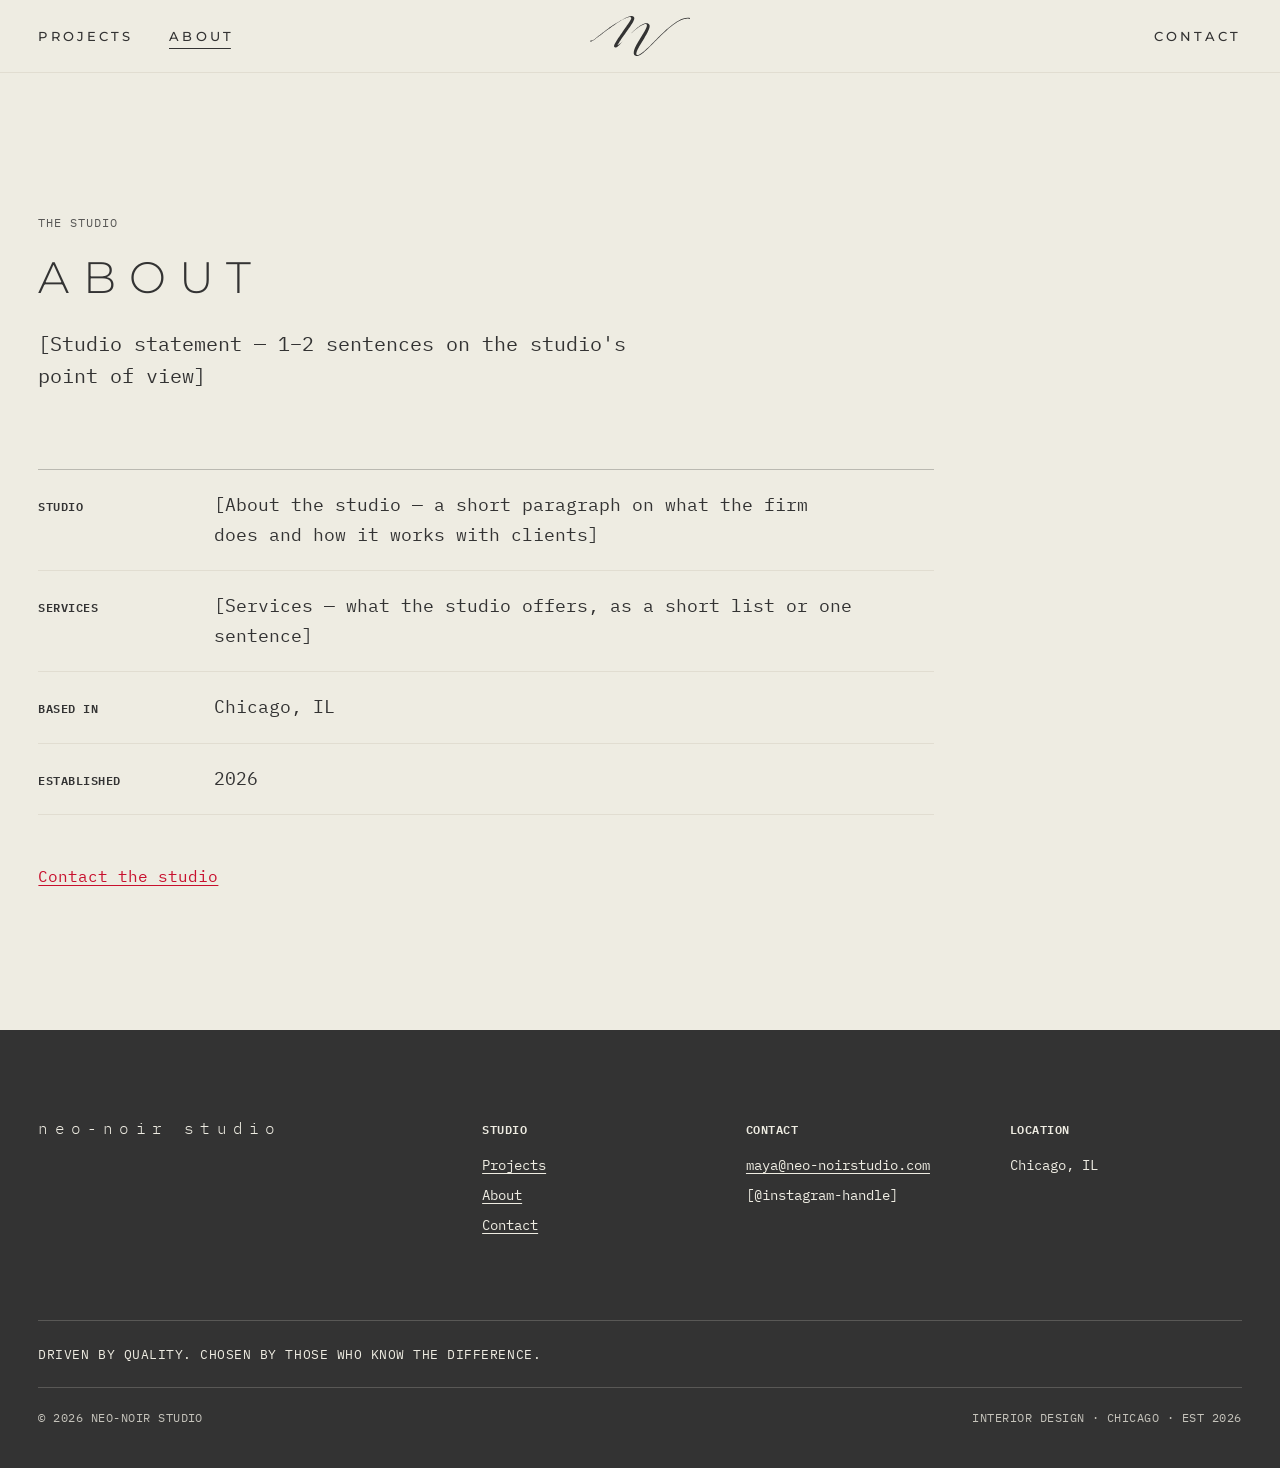
==== about.html @ eca41e63 "Publish Neo-Noir Studio website Replace the initial placeholder with the approved static site at the" ====
<!doctype html>
<html lang="en" class="no-js">
<head>
  <meta charset="utf-8">
  <meta name="viewport" content="width=device-width, initial-scale=1">
  <title>About | Neo-Noir Studio</title>
  <meta name="description" content="[Meta description for the About page — about 150 characters]">
  <link rel="canonical" href="https://neo-noirstudio.com/about.html">
  <meta name="theme-color" content="#f5f4f0">
  <meta name="color-scheme" content="light">

  <!-- Open Graph / social sharing -->
  <meta property="og:type" content="website">
  <meta property="og:site_name" content="Neo-Noir Studio">
  <meta property="og:title" content="About | Neo-Noir Studio">
  <meta property="og:description" content="[Meta description for the About page — about 150 characters]">
  <meta property="og:url" content="https://neo-noirstudio.com/about.html">
  <meta property="og:image" content="https://neo-noirstudio.com/assets/images/og-image.png">
  <meta property="og:image:width" content="1200">
  <meta property="og:image:height" content="630">
  <meta property="og:image:alt" content="Neo-Noir Studio script N logo and wordmark on Swiss Coffee: Interior Design, Chicago, Est 2026">
  <meta property="og:locale" content="en_US">
  <meta name="twitter:card" content="summary_large_image">

  <link rel="icon" href="assets/images/favicon.ico" sizes="32x32">
  <link rel="icon" href="assets/images/favicon.svg" type="image/svg+xml">
  <link rel="apple-touch-icon" href="assets/images/apple-touch-icon.png">

  <!-- Fonts (brand guideline): Montserrat Light 300 + Medium 500 (display, headings, subheads, nav) and IBM Plex Mono 400 + SemiBold 600 (body, captions, labels, links), Plex Mono Light 300 for the footer wordmark -->
  <link rel="preconnect" href="https://fonts.googleapis.com">
  <link rel="preconnect" href="https://fonts.gstatic.com" crossorigin>
  <link rel="stylesheet" href="https://fonts.googleapis.com/css2?family=IBM+Plex+Mono:wght@300;400;600&amp;family=Montserrat:wght@300;500&amp;display=swap">

  <link rel="stylesheet" href="assets/css/styles.css">
  <script>document.documentElement.classList.replace('no-js', 'js');</script>
  <script src="assets/js/main.js" defer></script>
</head>
<body>
  <a class="skip-link" href="#main">Skip to content</a>

  <header class="site-header" id="top">
    <div class="wrap header-inner">
      <a class="brand" href="./" aria-label="Neo-Noir Studio, home">
        <img class="brand-mark" src="assets/images/logo-monogram.svg" alt="" width="609" height="244">
      </a>
      <button class="nav-toggle" type="button" aria-expanded="false" aria-controls="site-nav">
        <span class="nav-toggle-bar" aria-hidden="true"></span>
        <span>Menu</span>
      </button>
      <nav id="site-nav" class="site-nav" aria-label="Primary">
        <ul>
          <li><a href="./#projects">Projects</a></li>
          <li><a href="about.html" aria-current="page">About</a></li>
          <li><a href="./#contact">Contact</a></li>
        </ul>
      </nav>
    </div>
  </header>

  <main id="main">
    <!-- ABOUT: about the studio as a firm, not a personal bio. All bracketed copy is placeholder.
         "Chicago" and "Est 2026" are brand copy from the logo artwork. -->
    <section class="section about" aria-labelledby="about-title">
      <div class="wrap">
        <header class="section-head">
          <p class="label">The studio</p>
          <h1 id="about-title" class="section-title display">About</h1>
          <p class="lead about-lead">[Studio statement — 1–2 sentences on the studio's point of view]</p>
        </header>
        <dl class="about-list reveal">
          <div class="about-row">
            <dt class="label">Studio</dt>
            <dd>[About the studio — a short paragraph on what the firm does and how it works with clients]</dd>
          </div>
          <div class="about-row">
            <dt class="label">Services</dt>
            <dd>[Services — what the studio offers, as a short list or one sentence]</dd>
          </div>
          <div class="about-row">
            <dt class="label">Based in</dt>
            <dd>Chicago, IL</dd>
          </div>
          <div class="about-row">
            <dt class="label">Established</dt>
            <dd>2026</dd>
          </div>
        </dl>
        <p class="about-cta reveal"><a class="text-link" href="./#contact">Contact the studio</a></p>
      </div>
    </section>
  </main>

  <footer class="site-footer">
    <div class="wrap">
      <div class="footer-top">
        <!-- Lowercase monospace wordmark (Maya's file): live text, IBM Plex Mono Light, tracked to match the artwork -->
        <a class="footer-brand" href="./" aria-label="Neo-Noir Studio, home"><span class="footer-wordmark" aria-hidden="true">neo-noir studio</span></a>
        <div class="footer-cols">
          <div>
            <p class="label">Studio</p>
            <ul>
              <li><a href="./#projects">Projects</a></li>
              <li><a href="about.html">About</a></li>
              <li><a href="./#contact">Contact</a></li>
            </ul>
          </div>
          <div>
            <p class="label">Contact</p>
            <ul>
              <li><a href="mailto:maya@neo-noirstudio.com">maya@neo-noirstudio.com</a></li>
              <!-- When ready, replace with: <a href="https://www.instagram.com/HANDLE/" rel="noopener">Instagram</a> -->
              <li>[@instagram-handle]</li>
            </ul>
          </div>
          <div>
            <p class="label">Location</p>
            <p>Chicago, IL</p>
          </div>
        </div>
      </div>
      <p class="footer-tagline"><span>Driven by quality.</span> <span>Chosen by those who know the difference.</span></p>
      <div class="footer-legal">
        <p>&copy; 2026 Neo-Noir Studio</p>
        <p>Interior Design &middot; Chicago &middot; Est 2026</p>
      </div>
    </div>
  </footer>
</body>
</html>
---- assets/css/styles.css ----
/* ==========================================================================
   Neo-Noir Studio: styles
   Built on the Neo-Noir brand guidelines: Swiss Coffee paper, Noir ink,
   the script N logo as artwork, Montserrat (display / headings / subheads)
   and IBM Plex Mono (body, captions, labels, links). Light and quiet; the
   photographs supply the colour. Brand tokens are at the top under :root.
   ========================================================================== */

:root {
  /* ---- Brand palette (Benjamin Moore references; hexes from the guidelines) ---- */
  --noir: #333333;            /* primary: logo, all type, dark fields (~20%) */
  --swiss-coffee: #eeece2;    /* primary: page / paper background (~50%) */
  --fog-mist: #e1ddd1;        /* greige: panels, rules (~15%) */
  --glacier-white: #eceae1;   /* cooler white: alternate grounds (~7%) */
  --whitall-brown: #786c5f;   /* warm taupe: large type 24px+ only on Swiss Coffee (4.3:1) (~5%) */
  --dry-sage: #a29f86;        /* accent: small details only (~3%) */
  --rouge: #c8102e;           /* links and interactive moments ONLY (5.0:1 on Swiss Coffee) */

  /* ---- Derived (always from the palette) ---- */
  --noir-soft: rgba(51, 51, 51, .8);          /* Noir at reduced emphasis for captions/eyebrows (≈6:1) */
  --rule: var(--fog-mist);                    /* hairlines between rows */
  --rule-strong: rgba(51, 51, 51, .28);       /* photo frames, table tops */
  --on-noir: var(--swiss-coffee);
  --on-noir-soft: rgba(238, 236, 226, .78);
  --rule-on-noir: rgba(238, 236, 226, .2);

  /* ---- Type (two families only) ---- */
  --sans: "Montserrat", "Helvetica Neue", Arial, sans-serif;
  --mono: "IBM Plex Mono", ui-monospace, "SFMono-Regular", Menlo, Consolas, monospace;

  /* ---- Logo clear space: x = 2 × the cap height of the NEO-NOIR STUDIO wordmark ----
     measured on the artwork (Sep 30 hi-res logo): x = 0.209 × script-N mark height = 0.0809 × lockup width */
  --x-per-mono-h: .209;
  --x-per-lockup-w: .0809;

  --gutter: clamp(1.25rem, 3vw, 2.5rem);
  --section-y: clamp(5rem, 11vw, 9.5rem);
  --header-h: 72px;
  --ease: cubic-bezier(.2, .7, .2, 1);
}

/* ---------- Reset / base ---------- */
*, *::before, *::after { box-sizing: border-box; }
html { scroll-behavior: smooth; scroll-padding-top: var(--header-h); -webkit-text-size-adjust: 100%; }
body {
  margin: 0;
  background: var(--swiss-coffee);
  color: var(--noir);
  font-family: var(--mono);             /* Body: Plex Mono Regular 400, 16/26, sentence case */
  font-weight: 400;
  font-size: 1rem;
  line-height: 1.625;
  -webkit-font-smoothing: antialiased;
  -moz-osx-font-smoothing: grayscale;
  overflow-x: clip;
}
img { display: block; max-width: 100%; height: auto; }
h1, h2, h3 { margin: 0; font-weight: 300; }
p { margin: 0 0 1em; }
p:last-child { margin-bottom: 0; }
a { color: inherit; text-decoration: none; }
ul[role="list"], .site-nav ul { list-style: none; margin: 0; padding: 0; }
address { font-style: normal; }
figure { margin: 0; }
::selection { background: var(--noir); color: var(--swiss-coffee); }
:focus-visible { outline: 1.5px solid var(--rouge); outline-offset: 4px; }

.visually-hidden {
  position: absolute !important; width: 1px; height: 1px; padding: 0; margin: -1px;
  overflow: hidden; clip: rect(0 0 0 0); white-space: nowrap; border: 0;
}
.skip-link {
  position: absolute; left: 1rem; top: -100px; z-index: 100;
  background: var(--noir); color: var(--swiss-coffee); padding: .6rem 1rem;
  font-weight: 600; font-size: .75rem; text-transform: uppercase; letter-spacing: .04em;
}
.skip-link:focus { top: 1rem; }

.wrap { width: 100%; padding-inline: var(--gutter); }

/* ---------- Type hierarchy (brand guidelines, "04 Typography") ---------- */
/* Display: Montserrat Light 300, 44/52, caps, +300 */
.section-title {
  font-family: var(--sans); font-weight: 300; text-transform: uppercase; letter-spacing: .3em;
  font-size: clamp(1.75rem, 3.6vw, 2.75rem); line-height: 1.18;
}
/* Heading: Montserrat Light 300, 28/36, caps, +280 */
.project-title, .project-name {
  font-family: var(--sans); font-weight: 300; text-transform: uppercase; letter-spacing: .28em;
  font-size: clamp(1.25rem, 2.3vw, 1.75rem); line-height: 1.29;
}
/* Subhead: Montserrat Medium 500, 13/20, caps, +240 */
.subhead, .more-caption .display, .site-nav a {
  font-family: var(--sans); font-weight: 500; text-transform: uppercase; letter-spacing: .24em;
  font-size: .8125rem; line-height: 1.54;
}
/* Caption: Plex Mono 400, 13/20 (Noir at reduced emphasis, AA) */
.caption { font-size: .8125rem; line-height: 1.54; color: var(--noir-soft); }
/* Eyebrow: small Plex Mono caps (e.g. "04 TYPOGRAPHY") */
.label { font-size: .75rem; line-height: 1.5; font-weight: 400; text-transform: uppercase; letter-spacing: .08em; color: var(--noir-soft); }
/* Label: Plex Mono SemiBold 600, 12/18, caps, +40 (e.g. CHICAGO  EST 2026) */
.brand-meta, .specs dt, .contact-row dt, .about-row dt, .footer-cols .label {
  font-family: var(--mono); font-weight: 600; font-size: .75rem; line-height: 1.5;
  text-transform: uppercase; letter-spacing: .04em; color: var(--noir);
}
/* Link: Plex Mono 400 in Rouge, 1px underline, 3px offset, hover Noir */
.text-link, .crumbs a {
  color: var(--rouge); text-decoration: underline; text-decoration-thickness: 1px; text-underline-offset: 3px;
  transition: color .25s var(--ease);
}
.text-link:hover, .crumbs a:hover { color: var(--noir); }

.section { padding-block: var(--section-y); }
.section-alt { background: var(--glacier-white); border-top: 1px solid var(--rule); border-bottom: 1px solid var(--rule); }
.section-head { margin: 0 0 clamp(3rem, 6vw, 5rem); max-width: 48rem; }
.section-head .label { margin-bottom: 1.25rem; }
.section-head .section-title { margin-bottom: 1.5rem; }
.section-intro { max-width: 38rem; }

/* ---------- Header ---------- */
.site-header {
  position: sticky; top: 0; z-index: 50;
  background: var(--swiss-coffee); border-bottom: 1px solid var(--rule);
}
.header-inner {
  display: grid; grid-template-columns: 1fr auto 1fr; align-items: center;
  min-height: var(--header-h);
}
/* Script-N mark: 40px tall (≈100px wide), never below 36px so the hairline tails stay visible;
   clear space x on every side */
.brand {
  --mark-h: 40px;
  grid-column: 2; grid-row: 1; position: relative; z-index: 1;
  display: block; padding: max(8px, calc(var(--mark-h) * var(--x-per-mono-h)));
  color: var(--noir);
}
.brand-mark { width: auto; height: var(--mark-h); min-height: 36px; }
.site-nav { grid-column: 1 / -1; grid-row: 1; }
.site-nav ul { display: flex; gap: 2.25rem; }
.site-nav li:last-child { margin-left: auto; }  /* Projects, About | logo | Contact */
.site-nav a {
  display: inline-block; padding: .5rem 0; color: var(--noir);
  background: linear-gradient(currentColor, currentColor) no-repeat 0 calc(100% - .3rem) / 0 1px;
  transition: background-size .45s var(--ease), color .25s var(--ease);
}
.site-nav a:hover { color: var(--rouge); background-size: calc(100% - .24em) 1px; }
.site-nav a[aria-current="page"] { background-size: calc(100% - .24em) 1px; }
.nav-toggle { display: none; }

/* ---------- Home: hero (primary lockup + brand card, then the lead photo) ---------- */
.hero-intro { display: flex; justify-content: center; padding-block: clamp(1.5rem, 4vw, 3rem) clamp(3rem, 6vw, 4.5rem); }
.hero-lockup { --lock-w: clamp(15rem, 28vw, 22rem); display: grid; justify-items: center; }
/* Primary lockup: min 120px wide; clear space x on every side */
.hero-logo { padding: calc(var(--lock-w) * var(--x-per-lockup-w)); line-height: 0; }
.hero-logo img { width: var(--lock-w); min-width: 120px; }
.brand-card { width: calc(var(--lock-w) * .9925); min-width: 120px; position: relative; left: calc(var(--lock-w) * .0031); } /* = the wordmark's width and position (a hair right of the lockup's centre) */
.brand-card::before { /* Dry Sage detail */
  content: ""; display: block; width: 2.5rem; border-top: 1px solid var(--dry-sage); margin-bottom: 1.5rem;
}
.brand-meta { display: flex; justify-content: space-between; gap: 1rem; margin-bottom: 1rem; }
.tagline { max-width: 23ch; font-size: .8125rem; line-height: 1.54; text-transform: uppercase; letter-spacing: .04em; word-spacing: .2em; }
.hero-figure { max-width: 88rem; margin-inline: auto; }
.frame { padding: 10px; border: 1px solid var(--rule-strong); }  /* fine frame around photos */
.hero-figure img { width: 100%; aspect-ratio: 16 / 9; object-fit: cover; background: var(--fog-mist); }
.hero-caption {
  display: flex; justify-content: space-between; align-items: baseline; gap: .5rem 1rem; flex-wrap: wrap;
  padding-top: 1rem;
}

/* ---------- Home: projects index (editorial rows) ---------- */
.projects-head { display: flex; justify-content: space-between; align-items: baseline; gap: 1rem; padding-bottom: 1.5rem; }
.projects-head .section-title { margin: 0; }
.project-list { border-top: 1px solid var(--rule-strong); }
.project-row {
  display: grid; grid-template-columns: minmax(0, 1fr) minmax(0, 3fr); gap: clamp(1.25rem, 3vw, 2.5rem);
  padding-block: clamp(1.5rem, 2.5vw, 2rem) clamp(2.5rem, 5vw, 4rem);
  border-bottom: 1px solid var(--rule);
}
.project-meta { padding-top: .1rem; }
/* Large numerals may use Whitall Brown (28px, large type) */
.project-num.label { font-family: var(--sans); font-weight: 300; font-size: 1.75rem; line-height: 1; letter-spacing: .1em; color: var(--whitall-brown); margin-bottom: 1.25rem; }
.project-name { font-size: clamp(1.05rem, 1.55vw, 1.4rem); margin-bottom: .6rem; overflow-wrap: anywhere; }
.project-place { margin-bottom: 1.25rem; }
.project-place > span, .more-place > span { display: block; }  /* type, then location */
.lc { text-transform: none; }  /* keeps the decade "s" lowercase inside caps labels (1920s) */
.project-desc { margin-bottom: 1.25rem; max-width: 22rem; }
.project-strip {
  display: grid; grid-template-columns: minmax(0, 5fr) minmax(0, 3fr); gap: 10px;
  height: clamp(16rem, 36vw, 34rem);
}
.project-strip a, .project-strip img { display: block; height: 100%; width: 100%; }
.project-strip img { object-fit: cover; background: var(--fog-mist); }
.project-row:nth-child(even) .project-strip { grid-template-columns: minmax(0, 3fr) minmax(0, 5fr); }
.project-row:nth-child(even) .project-strip a:first-child { order: 2; }
.project-row:last-child { border-bottom: 0; padding-bottom: 0; }  /* the section edge closes the list */

@media (hover: hover) {
  .dim-hover img { transition: opacity .6s var(--ease); }
  .dim-hover:hover img, .dim-hover:focus-within img { opacity: .88; }
}

/* ---------- Ruled tables (contact, about, project specs) ---------- */
.contact-list { max-width: 48rem; margin: 0 0 3.5rem; }
.contact-list dl { margin: 0; border-top: 1px solid var(--rule-strong); }
.contact-row, .about-row {
  display: grid; grid-template-columns: 10rem 1fr; gap: 1rem; align-items: baseline;
  padding-block: 1.3rem; border-bottom: 1px solid var(--rule);
}
.contact-row dd, .about-row dd { margin: 0; font-size: clamp(1rem, 1.6vw, 1.125rem); overflow-wrap: anywhere; }

/* ---------- About page ---------- */
.about-lead { font-size: clamp(1.0625rem, 1.6vw, 1.25rem); line-height: 1.6; max-width: 40rem; }
.about-list { max-width: 56rem; margin: 0 0 3rem; border-top: 1px solid var(--rule-strong); }
.about-row dd { max-width: 40rem; }

/* Double-rule button: Noir field, Swiss Coffee label */
.btn {
  display: inline-block; padding: 4px; border: 1px solid var(--noir); color: var(--swiss-coffee);
  font-family: var(--mono); font-weight: 600; font-size: .75rem; text-transform: uppercase; letter-spacing: .04em;
}
.btn span { display: block; padding: .95rem 2rem; background: var(--noir); transition: background-color .3s var(--ease), color .3s var(--ease); }
.btn:hover span { background: transparent; color: var(--noir); }

/* ---------- Footer (a Noir field; links switch to underlined Swiss Coffee) ---------- */
.site-footer { background: var(--noir); color: var(--on-noir); padding-top: clamp(3.5rem, 7vw, 6rem); }
.footer-top {
  display: grid; grid-template-columns: minmax(0, 1fr) minmax(0, 2fr); gap: 2.5rem clamp(2rem, 5vw, 5rem);
  align-items: start; padding-bottom: clamp(3rem, 6vw, 5rem);
}
/* Lowercase monospace wordmark (Maya's artwork), as live text: IBM Plex Mono Light 300, all lowercase, tracked
   wide. Measured on her file: letter pitch = 0.987 × font size, i.e. letter-spacing .387em on Plex Mono's .6em advance.
   Clear space (2 × cap height ≈ 1.4em) is kept by the footer's padding and grid gaps (2rem+). */
.footer-brand { justify-self: start; display: block; font-size: clamp(1rem, 1.25vw, 1.125rem); line-height: 1; color: var(--on-noir); }
.footer-wordmark {
  display: inline-block; font-family: var(--mono); font-weight: 300; line-height: 1; text-transform: none; white-space: nowrap;
  letter-spacing: .387em; margin-right: -.387em; /* no tracking after the last letter */
}
.footer-cols { display: grid; grid-template-columns: repeat(3, minmax(0, 1fr)); gap: 2rem; font-size: .875rem; }
.footer-cols ul { list-style: none; margin: 0; padding: 0; }
.footer-cols li { margin-bottom: .45rem; }
.footer-cols .label { margin-bottom: 1rem; color: var(--on-noir); }
.footer-cols li, .footer-cols p { color: var(--on-noir); overflow-wrap: anywhere; }
.site-footer a:not(.footer-brand) { color: var(--on-noir); text-decoration: underline; text-decoration-thickness: 1px; text-underline-offset: 3px; }
.site-footer a:not(.footer-brand):hover { text-decoration-color: transparent; }
.site-footer :focus-visible { outline-color: var(--on-noir); }
.footer-tagline {
  margin: 0; padding-block: 1.4rem; border-top: 1px solid var(--rule-on-noir);
  font-size: .8125rem; text-transform: uppercase; letter-spacing: .04em; color: var(--on-noir);
}
.footer-tagline span { display: inline-block; }
.footer-legal {
  display: flex; justify-content: space-between; gap: .25rem 1rem; padding-block: 1.25rem 1.75rem; border-top: 1px solid var(--rule-on-noir);
  font-size: .75rem; text-transform: uppercase; letter-spacing: .04em; color: var(--on-noir-soft);
}

/* ---------- Project page ---------- */
.project-hero { position: relative; height: calc(100svh - var(--header-h)); min-height: 26rem; max-height: 60rem; background: var(--fog-mist); }
.project-hero img { width: 100%; height: 100%; object-fit: cover; }
.project-intro { padding-block: clamp(2rem, 4vw, 3rem) clamp(4rem, 9vw, 7rem); }
.crumbs { margin-bottom: clamp(2rem, 4vw, 3rem); }
.project-top {
  position: relative; display: grid; grid-template-columns: minmax(0, 1fr) minmax(0, 3fr); gap: 0 clamp(1.25rem, 3vw, 2.5rem);
  border-top: 1px solid var(--rule-strong); padding-top: 1.75rem;
}
.project-top::before { /* Dry Sage detail on the top rule */
  content: ""; position: absolute; left: 0; top: -1px; width: 3rem; border-top: 1px solid var(--dry-sage);
}
.project-title { grid-column: 1 / -1; margin-bottom: clamp(1.75rem, 3vw, 2.5rem); overflow-wrap: anywhere; }
.specs { grid-column: 1 / -1; display: grid; grid-template-columns: repeat(4, minmax(0, 1fr)); gap: 0 1.5rem; margin: 0; }
.specs > div { padding-top: .85rem; padding-bottom: .9rem; border-bottom: 1px solid var(--rule); }
.specs > div:nth-child(-n+4) { border-top: 1px solid var(--rule); }
.specs dt { margin-bottom: .3rem; }
.specs dd { margin: 0; font-size: .9375rem; }
.project-text { grid-column: 2; max-width: 44rem; margin-top: clamp(2rem, 4vw, 3.5rem); }
.project-text p { font-size: clamp(1rem, 1.4vw, 1.125rem); line-height: 1.65; }

.gallery { display: grid; gap: 10px; }
.gallery img { width: 100%; background: var(--fog-mist); }
.g-full img { aspect-ratio: 3 / 2; object-fit: cover; max-height: 100svh; }
.g-pair { display: grid; grid-template-columns: 1fr 1fr; gap: 10px; }
.g-pair img { aspect-ratio: 4 / 5; object-fit: cover; }

/* Next project (with two projects, the other one): caption left, photo right, like a home-page row (no text on photos) */
.more { padding: clamp(3rem, 6vw, 5rem) var(--gutter) clamp(4rem, 8vw, 6rem); border-top: 1px solid var(--rule); }
.more-next { display: grid; grid-template-columns: minmax(0, 1fr) minmax(0, 3fr); gap: clamp(1.25rem, 3vw, 2.5rem); align-items: start; }
.more img { width: 100%; aspect-ratio: 16 / 9; object-fit: cover; background: var(--fog-mist); }
.more-caption { display: block; }
.more-caption .label { display: block; margin-bottom: .4rem; }
.more-caption .display { display: block; margin-bottom: .4rem; }
.more a:hover .more-caption .display { color: var(--rouge); }

/* ---------- Scroll reveal (only when JS runs and motion is OK) ---------- */
@media (prefers-reduced-motion: no-preference) {
  .js .reveal { opacity: 0; transform: translateY(14px); transition: opacity 1s var(--ease), transform 1s var(--ease); }
  .js .reveal.is-visible { opacity: 1; transform: none; }
}

/* ---------- Responsive ---------- */
@media (max-width: 1000px) {
  .site-nav ul { gap: 1.25rem; }
  .site-nav a { letter-spacing: .18em; }
  .specs { grid-template-columns: repeat(2, minmax(0, 1fr)); }
  .specs > div:nth-child(n+3) { border-top: 0; }
  .footer-top { grid-template-columns: 1fr; }
}

@media (max-width: 760px) {
  :root { --header-h: 64px; }

  .brand { --mark-h: 36px; }
  .js .nav-toggle {
    grid-column: 1; grid-row: 1; justify-self: start;
    display: inline-flex; align-items: center; gap: .6rem;
    min-height: 44px; padding: 0; background: none; border: 0; color: var(--noir); cursor: pointer;
    font-family: var(--mono); font-weight: 600; text-transform: uppercase; font-size: .75rem; letter-spacing: .04em;
  }
  .nav-toggle-bar, .nav-toggle-bar::before {
    display: block; width: 18px; height: 1px; background: currentColor; position: relative;
    transition: transform .3s var(--ease);
  }
  .nav-toggle-bar::before { content: ""; position: absolute; left: 0; top: -6px; }
  .nav-toggle-bar { transform: translateY(3px); }
  .nav-toggle[aria-expanded="true"] .nav-toggle-bar { transform: rotate(45deg); }
  .nav-toggle[aria-expanded="true"] .nav-toggle-bar::before { transform: translateY(6px) rotate(-90deg); }

  .site-nav { grid-row: 2; }
  .site-nav ul { flex-wrap: wrap; justify-content: center; gap: 0 1.25rem; padding-bottom: .75rem; }
  .site-nav li:last-child { margin-left: 0; }
  .js .site-nav { display: none; }
  .js .site-nav.is-open { display: block; }
  .js .site-nav ul { flex-direction: column; gap: 0; padding: .25rem 0 1rem; }
  .js .site-nav a { display: block; padding: 1rem 0; border-top: 1px solid var(--rule); background: none; }

  .hero-intro { padding-block: 1.25rem 2.5rem; }
  .hero-figure img { aspect-ratio: 4 / 3; }

  .projects-head { flex-direction: column; gap: .5rem; }
  .project-row { grid-template-columns: 1fr; }
  .project-strip, .project-row:nth-child(even) .project-strip { height: auto; grid-template-columns: 1fr; gap: 10px; }
  .project-row:nth-child(even) .project-strip a:first-child { order: 0; }
  .project-strip a:first-child img { aspect-ratio: 4 / 3; }
  .project-strip a + a { width: 62%; justify-self: end; }
  .project-strip a + a img { aspect-ratio: 4 / 5; }

  .contact-row, .about-row { grid-template-columns: 1fr; gap: .25rem; }
  .btn { display: block; text-align: center; }

  .footer-cols { grid-template-columns: 1fr; gap: 1.75rem; }
  .footer-legal { flex-direction: column; }

  .project-hero { height: 70svh; }
  .project-top { grid-template-columns: 1fr; }
  .specs { grid-template-columns: 1fr; }
  .specs > div:nth-child(n+2) { border-top: 0; }
  .project-text { grid-column: 1; }
  .g-pair { grid-template-columns: 1fr; }
  .more-next { grid-template-columns: 1fr; gap: 1.1rem; }
  .more-next .more-caption { order: 2; }
  .more img { aspect-ratio: 4 / 3; }
}

@media (max-width: 360px) {
  .section-title { letter-spacing: .24em; }
}

@media (prefers-reduced-motion: reduce) {
  html { scroll-behavior: auto; }
  *, *::before, *::after { transition-duration: .01ms !important; animation-duration: .01ms !important; }
}
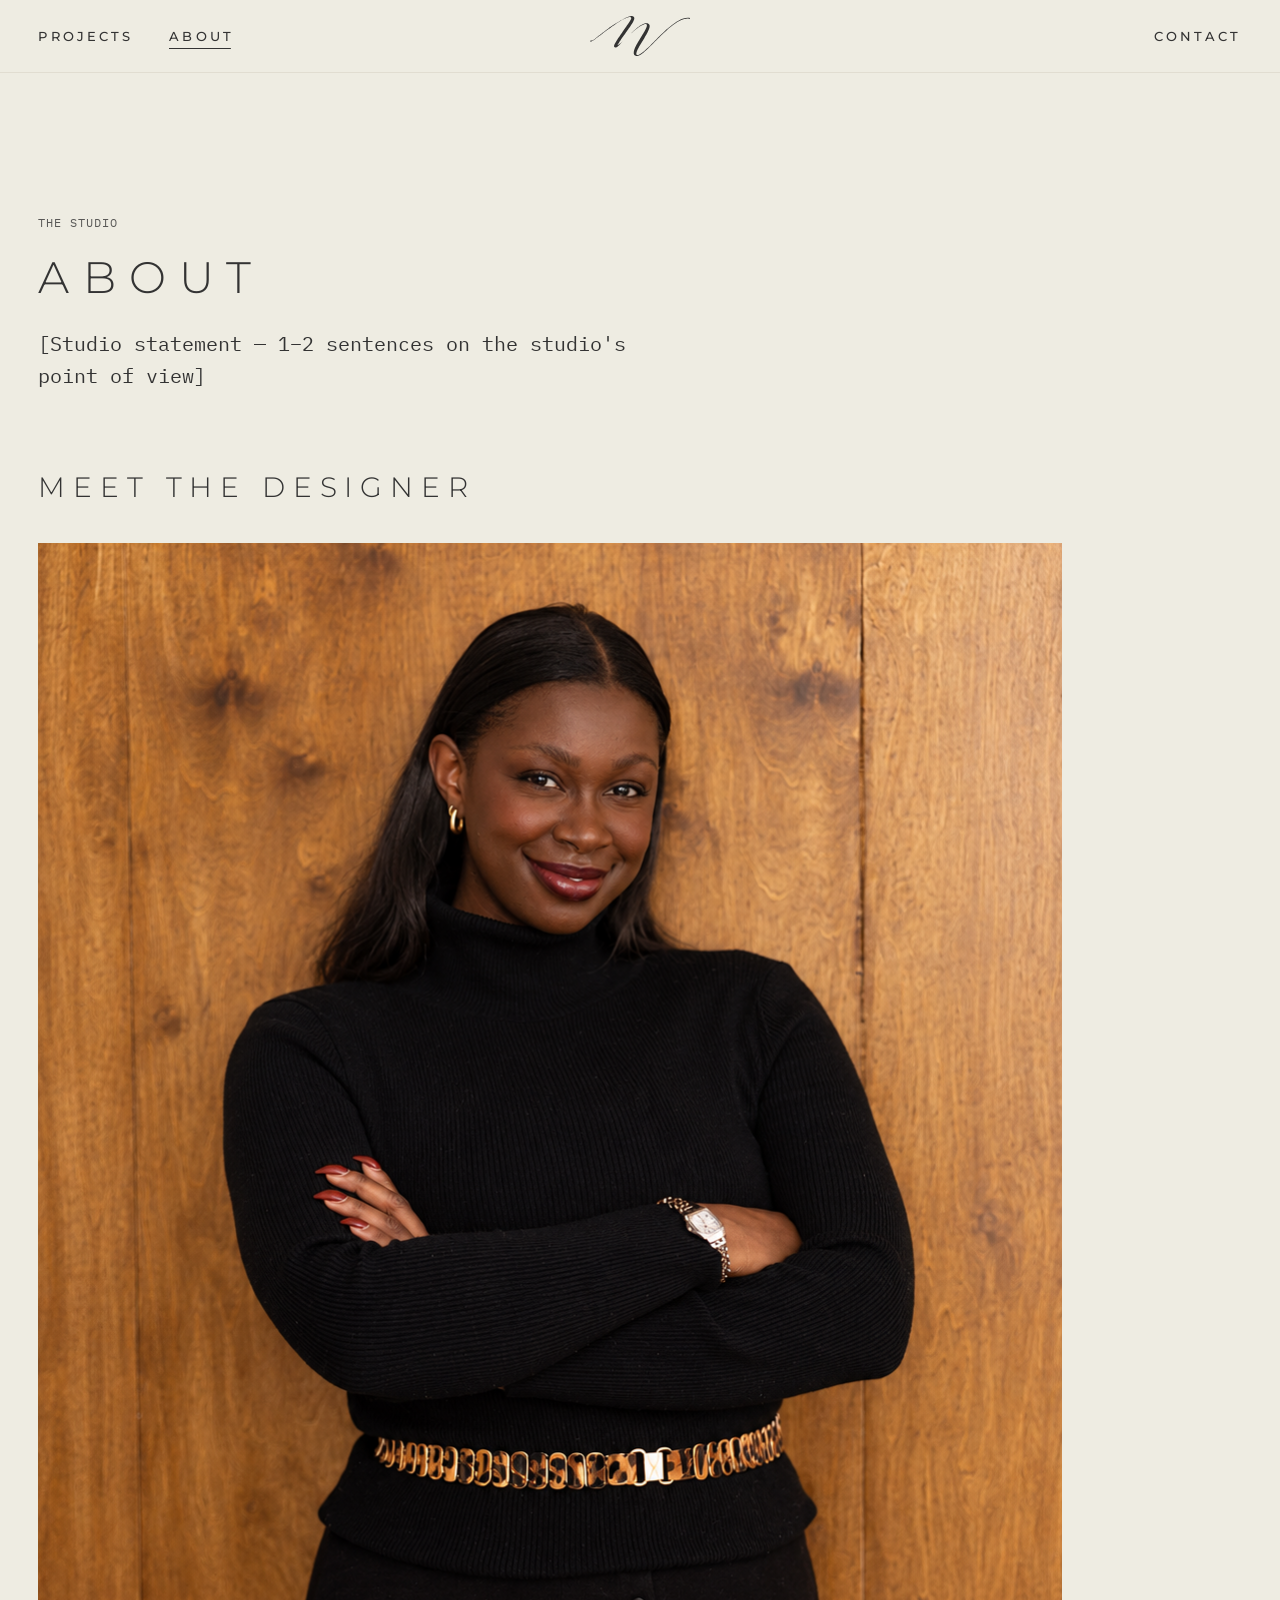
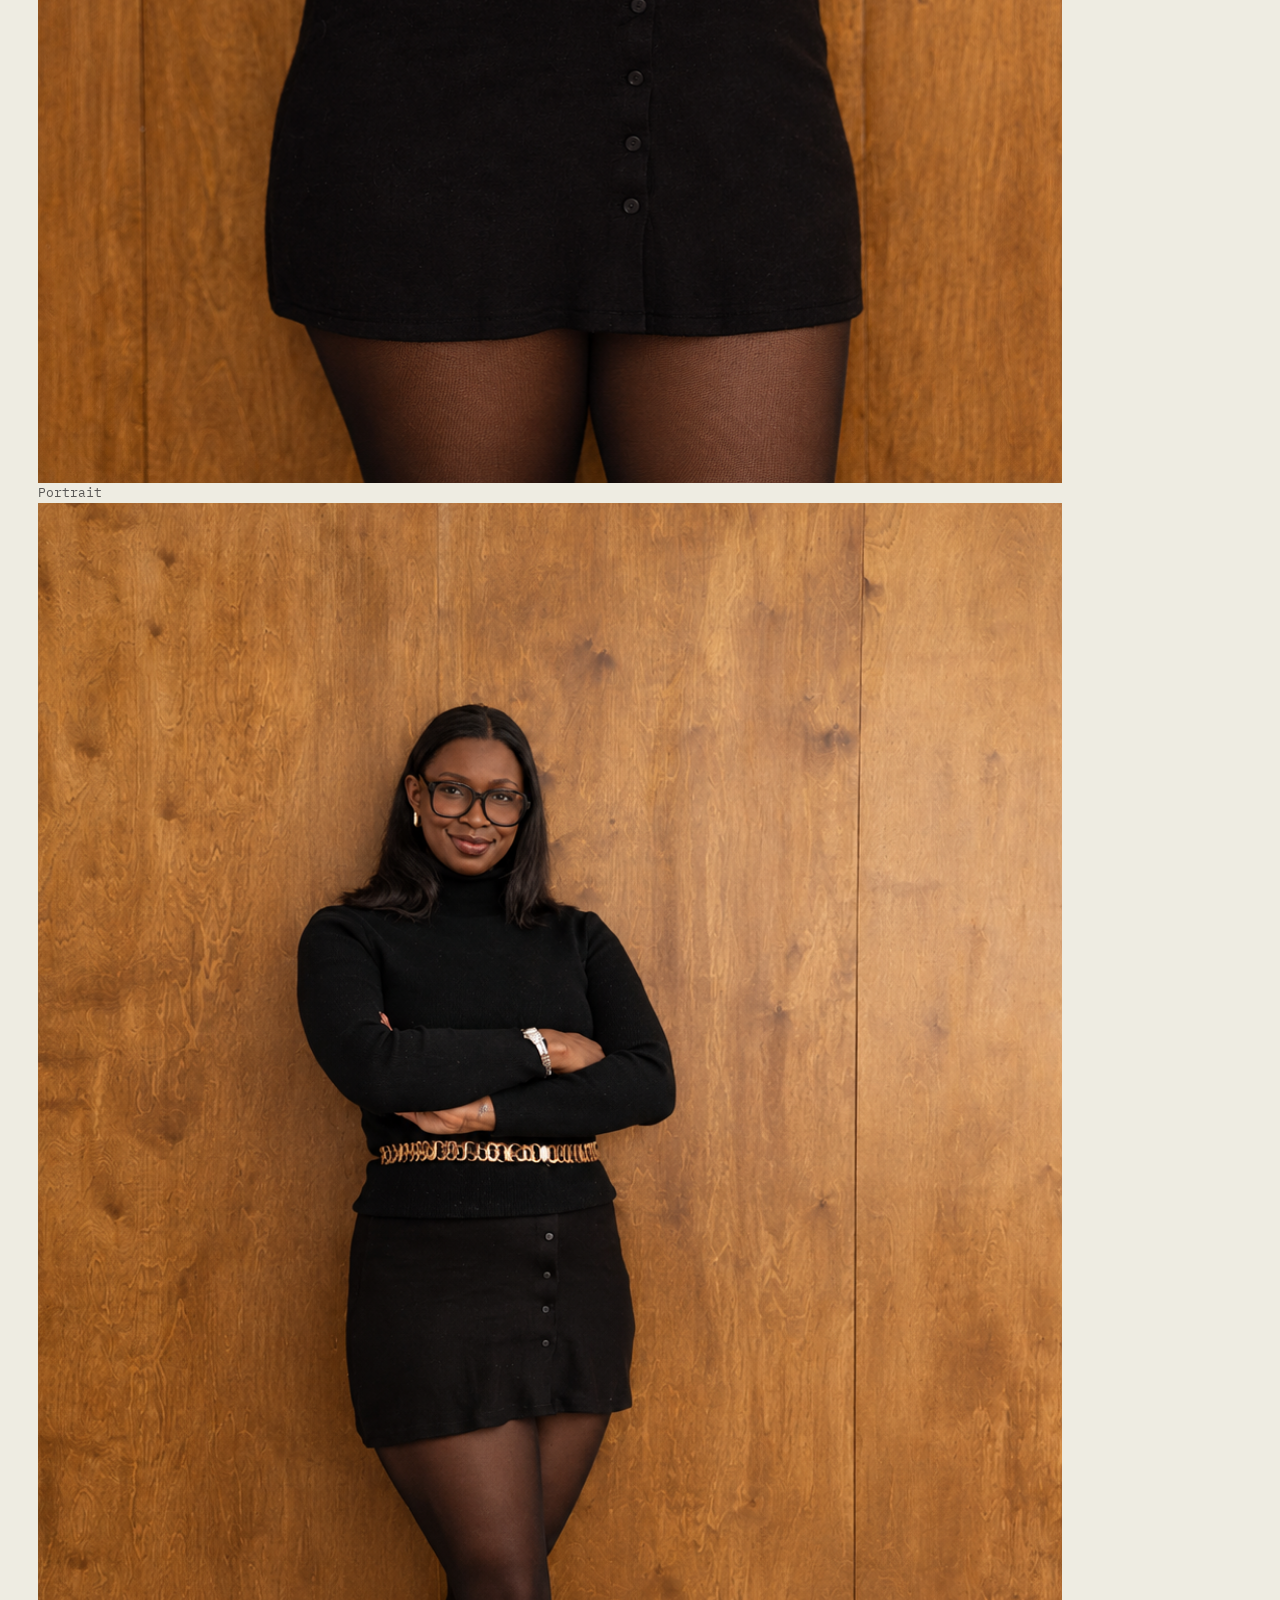
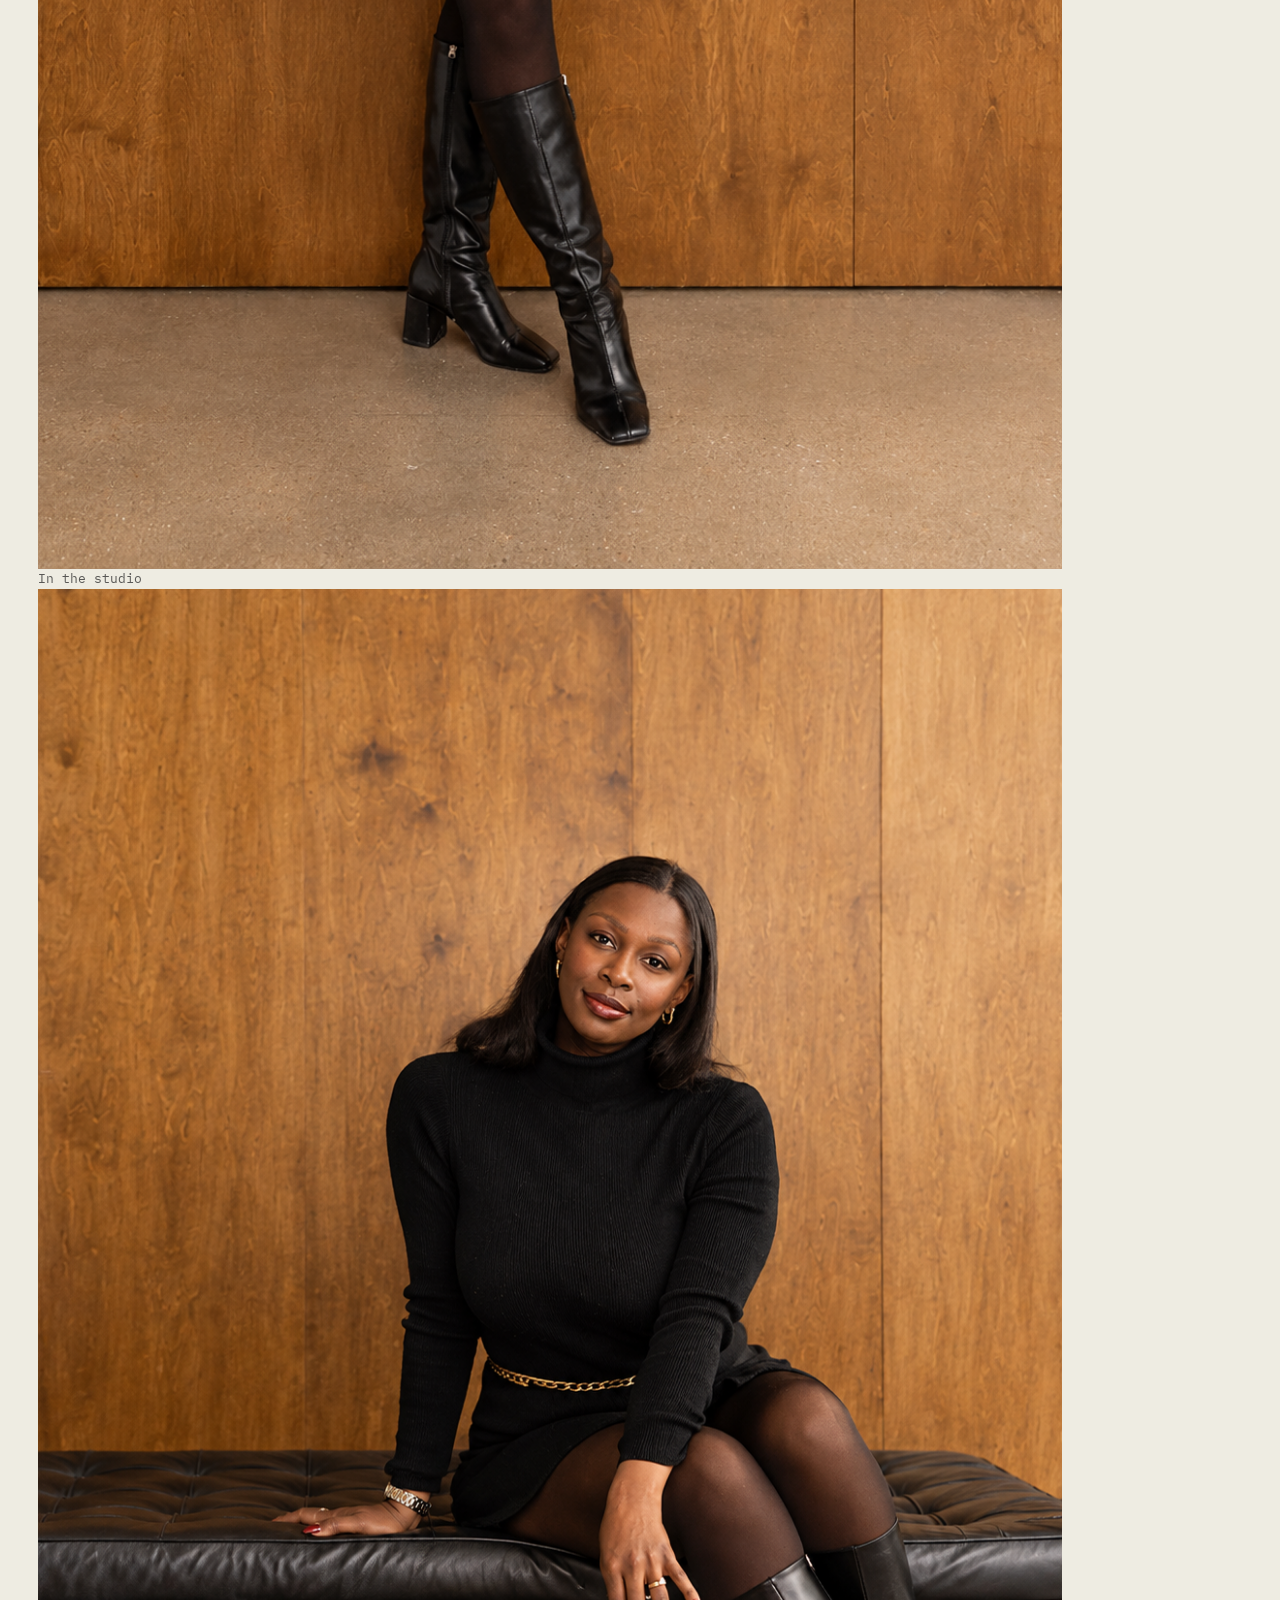
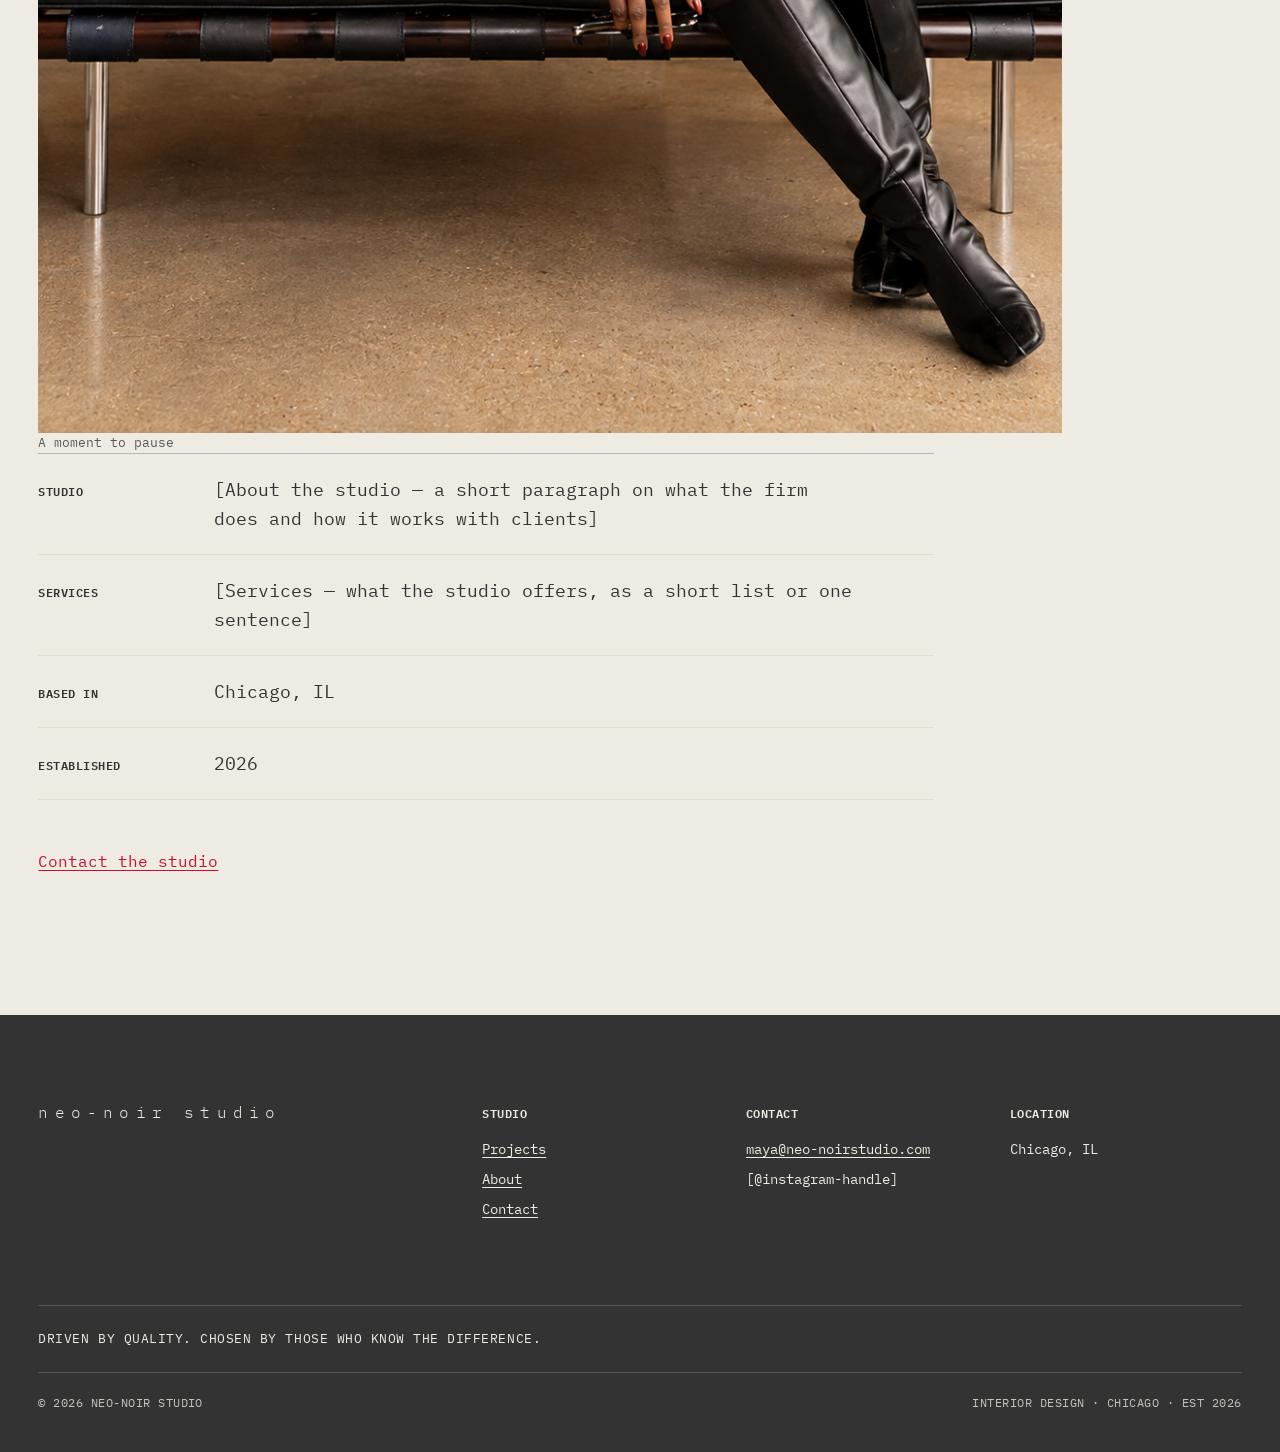
==== commit fbefbac2: "Show designer portraits on the About page Added a portrait section with designer images and captions" ====
--- a/about.html
+++ b/about.html
@@ -58,7 +58,7 @@
   </header>
 
   <main id="main">
-    <!-- ABOUT: about the studio as a firm, not a personal bio. All bracketed copy is placeholder.
+    <!-- ABOUT: about the studio as a firm. All bracketed copy is placeholder.
          "Chicago" and "Est 2026" are brand copy from the logo artwork. -->
     <section class="section about" aria-labelledby="about-title">
       <div class="wrap">
@@ -67,6 +67,23 @@
           <h1 id="about-title" class="section-title display">About</h1>
           <p class="lead about-lead">[Studio statement — 1–2 sentences on the studio's point of view]</p>
         </header>
+        <section class="portrait-section reveal" aria-labelledby="portrait-title">
+          <h2 id="portrait-title" class="project-title">Meet the designer</h2>
+          <div class="portrait-gallery">
+            <figure>
+              <img src="assets/images/Headshot_1.png" alt="Portrait of the designer in black against a warm wood backdrop" width="1024" height="1536">
+              <figcaption class="caption">Portrait</figcaption>
+            </figure>
+            <figure>
+              <img src="assets/images/Headshot_FullBody.png" alt="Full-length portrait of the designer against a warm wood backdrop" width="1024" height="1536">
+              <figcaption class="caption">In the studio</figcaption>
+            </figure>
+            <figure>
+              <img src="assets/images/Headshot_sitting.png" alt="Seated portrait of the designer on a leather bench" width="1024" height="1536">
+              <figcaption class="caption">A moment to pause</figcaption>
+            </figure>
+          </div>
+        </section>
         <dl class="about-list reveal">
           <div class="about-row">
             <dt class="label">Studio</dt>
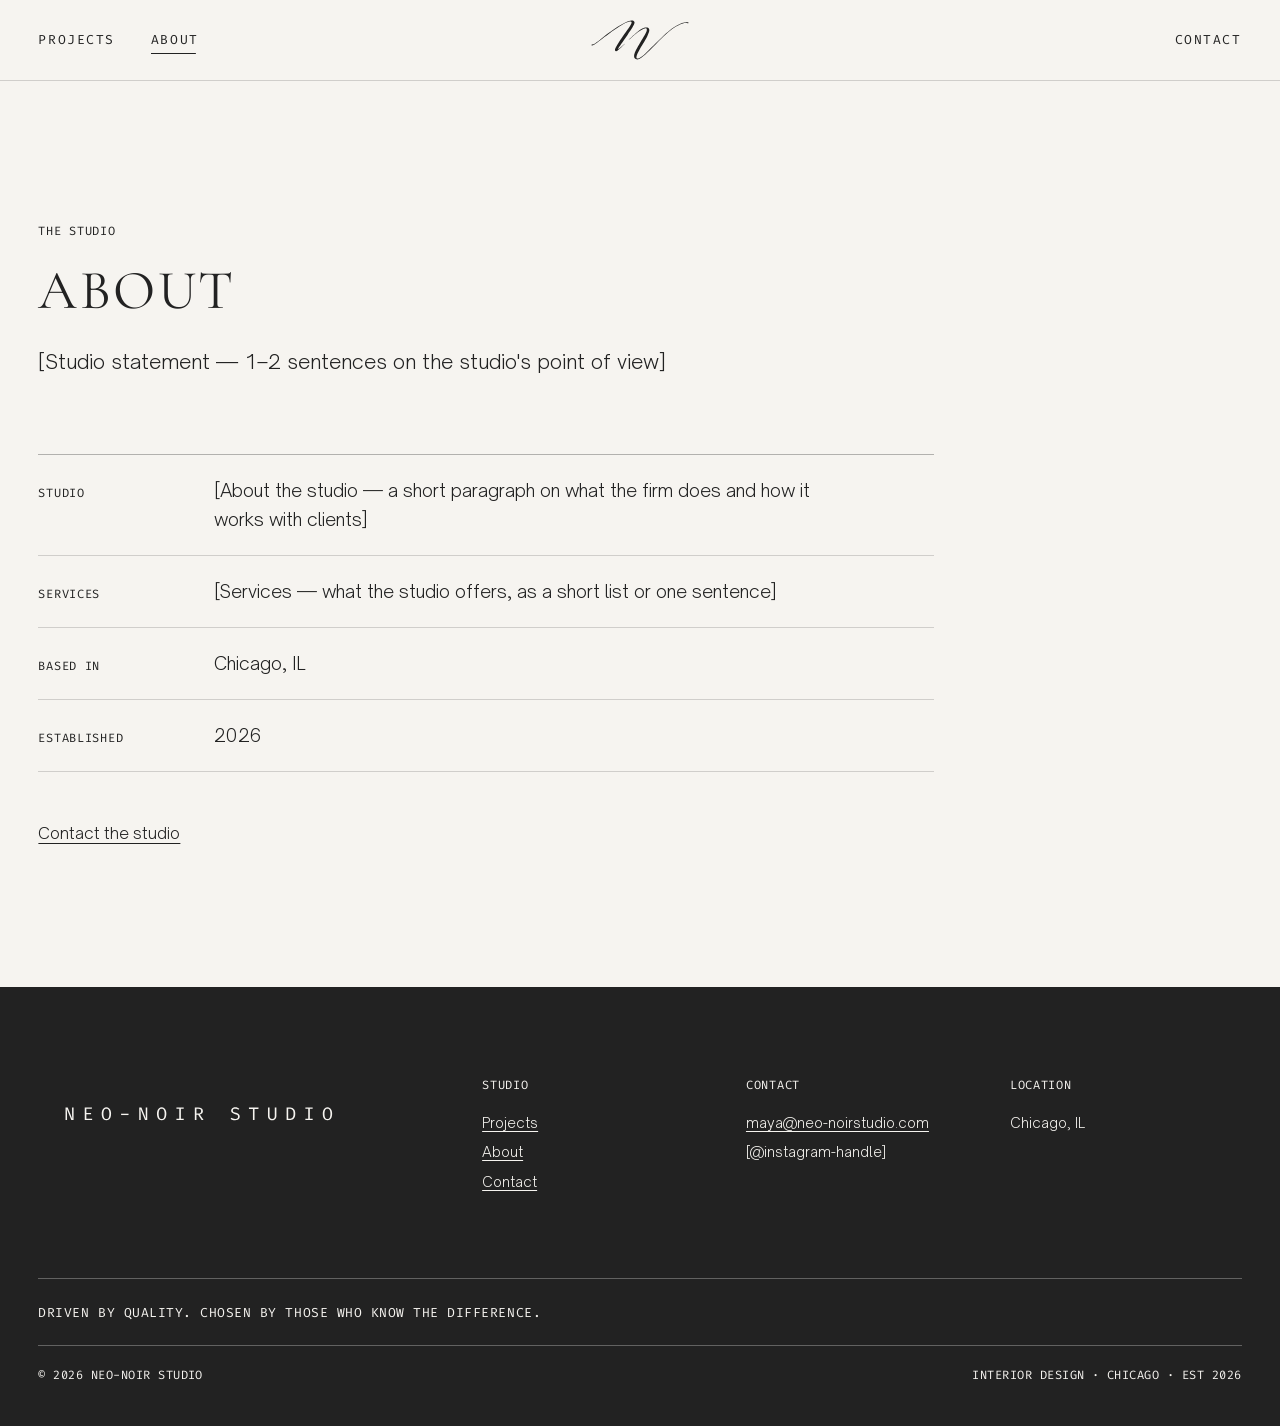
==== commit 74258ee6: "Restyle site with Canva branding, update projects, and remove portraits Apply the Canva script N, wo" ====
--- a/about.html
+++ b/about.html
@@ -6,7 +6,7 @@
   <title>About | Neo-Noir Studio</title>
   <meta name="description" content="[Meta description for the About page — about 150 characters]">
   <link rel="canonical" href="https://neo-noirstudio.com/about.html">
-  <meta name="theme-color" content="#f5f4f0">
+  <meta name="theme-color" content="#F6F4F0">
   <meta name="color-scheme" content="light">
 
   <!-- Open Graph / social sharing -->
@@ -18,7 +18,7 @@
   <meta property="og:image" content="https://neo-noirstudio.com/assets/images/og-image.png">
   <meta property="og:image:width" content="1200">
   <meta property="og:image:height" content="630">
-  <meta property="og:image:alt" content="Neo-Noir Studio script N logo and wordmark on Swiss Coffee: Interior Design, Chicago, Est 2026">
+  <meta property="og:image:alt" content="Neo-Noir Studio script N logo and wordmark on the Canva off-white background: Interior Design, Chicago, Est 2026">
   <meta property="og:locale" content="en_US">
   <meta name="twitter:card" content="summary_large_image">
 
@@ -26,10 +26,7 @@
   <link rel="icon" href="assets/images/favicon.svg" type="image/svg+xml">
   <link rel="apple-touch-icon" href="assets/images/apple-touch-icon.png">
 
-  <!-- Fonts (brand guideline): Montserrat Light 300 + Medium 500 (display, headings, subheads, nav) and IBM Plex Mono 400 + SemiBold 600 (body, captions, labels, links), Plex Mono Light 300 for the footer wordmark -->
-  <link rel="preconnect" href="https://fonts.googleapis.com">
-  <link rel="preconnect" href="https://fonts.gstatic.com" crossorigin>
-  <link rel="stylesheet" href="https://fonts.googleapis.com/css2?family=IBM+Plex+Mono:wght@300;400;600&amp;family=Montserrat:wght@300;500&amp;display=swap">
+  <!-- Self-hosted OFL fonts; Calgary display fallback documented in CANVA-BRANDING.md. -->
 
   <link rel="stylesheet" href="assets/css/styles.css">
   <script>document.documentElement.classList.replace('no-js', 'js');</script>
@@ -41,7 +38,7 @@
   <header class="site-header" id="top">
     <div class="wrap header-inner">
       <a class="brand" href="./" aria-label="Neo-Noir Studio, home">
-        <img class="brand-mark" src="assets/images/logo-monogram.svg" alt="" width="609" height="244">
+        <img class="brand-mark" src="assets/images/logo-monogram.svg" alt="" width="569" height="231">
       </a>
       <button class="nav-toggle" type="button" aria-expanded="false" aria-controls="site-nav">
         <span class="nav-toggle-bar" aria-hidden="true"></span>
@@ -67,23 +64,6 @@
           <h1 id="about-title" class="section-title display">About</h1>
           <p class="lead about-lead">[Studio statement — 1–2 sentences on the studio's point of view]</p>
         </header>
-        <section class="portrait-section reveal" aria-labelledby="portrait-title">
-          <h2 id="portrait-title" class="project-title">Meet the designer</h2>
-          <div class="portrait-gallery">
-            <figure>
-              <img src="assets/images/Headshot_1.png" alt="Portrait of the designer in black against a warm wood backdrop" width="1024" height="1536">
-              <figcaption class="caption">Portrait</figcaption>
-            </figure>
-            <figure>
-              <img src="assets/images/Headshot_FullBody.png" alt="Full-length portrait of the designer against a warm wood backdrop" width="1024" height="1536">
-              <figcaption class="caption">In the studio</figcaption>
-            </figure>
-            <figure>
-              <img src="assets/images/Headshot_sitting.png" alt="Seated portrait of the designer on a leather bench" width="1024" height="1536">
-              <figcaption class="caption">A moment to pause</figcaption>
-            </figure>
-          </div>
-        </section>
         <dl class="about-list reveal">
           <div class="about-row">
             <dt class="label">Studio</dt>
@@ -110,8 +90,8 @@
   <footer class="site-footer">
     <div class="wrap">
       <div class="footer-top">
-        <!-- Lowercase monospace wordmark (Maya's file): live text, IBM Plex Mono Light, tracked to match the artwork -->
-        <a class="footer-brand" href="./" aria-label="Neo-Noir Studio, home"><span class="footer-wordmark" aria-hidden="true">neo-noir studio</span></a>
+        <!-- Native outlined Canva Fira Code wordmark, reversed in verified off-white. -->
+        <a class="footer-brand" href="./" aria-label="Neo-Noir Studio, home"><img class="footer-wordmark" src="assets/images/logo-wordmark-light.svg" width="884" height="80" alt=""></a>
         <div class="footer-cols">
           <div>
             <p class="label">Studio</p>
--- a/assets/css/styles.css
+++ b/assets/css/styles.css
@@ -1,41 +1,28 @@
-/* ==========================================================================
-   Neo-Noir Studio: styles
-   Built on the Neo-Noir brand guidelines: Swiss Coffee paper, Noir ink,
-   the script N logo as artwork, Montserrat (display / headings / subheads)
-   and IBM Plex Mono (body, captions, labels, links). Light and quiet; the
-   photographs supply the colour. Brand tokens are at the top under :root.
-   ========================================================================== */
+/* Canva artwork colors, self-hosted OFL typography and the actual Canva logo.
+   Calgary is licensed commercially; Cormorant Garamond is the free display fallback.
+   Sources, logo geometry and verification are documented in CANVA-BRANDING.md. */
+@font-face { font-family: "Open Sauce One"; src: url("../fonts/OpenSauceOne-Light.woff2") format("woff2"); font-style: normal; font-weight: 300; font-display: swap; }
+@font-face { font-family: "Open Sauce One"; src: url("../fonts/OpenSauceOne-Regular.woff2") format("woff2"); font-style: normal; font-weight: 400; font-display: swap; }
+@font-face { font-family: "Fira Code"; src: url("../fonts/FiraCode-400.woff2") format("woff2"); font-style: normal; font-weight: 400; font-display: swap; }
+@font-face { font-family: "Cormorant Garamond"; src: url("../fonts/CormorantGaramond-400.woff2") format("woff2"); font-style: normal; font-weight: 400; font-display: swap; }
 
 :root {
-  /* ---- Brand palette (Benjamin Moore references; hexes from the guidelines) ---- */
-  --noir: #333333;            /* primary: logo, all type, dark fields (~20%) */
-  --swiss-coffee: #eeece2;    /* primary: page / paper background (~50%) */
-  --fog-mist: #e1ddd1;        /* greige: panels, rules (~15%) */
-  --glacier-white: #eceae1;   /* cooler white: alternate grounds (~7%) */
-  --whitall-brown: #786c5f;   /* warm taupe: large type 24px+ only on Swiss Coffee (4.3:1) (~5%) */
-  --dry-sage: #a29f86;        /* accent: small details only (~3%) */
-  --rouge: #c8102e;           /* links and interactive moments ONLY (5.0:1 on Swiss Coffee) */
-
-  /* ---- Derived (always from the palette) ---- */
-  --noir-soft: rgba(51, 51, 51, .8);          /* Noir at reduced emphasis for captions/eyebrows (≈6:1) */
-  --rule: var(--fog-mist);                    /* hairlines between rows */
-  --rule-strong: rgba(51, 51, 51, .28);       /* photo frames, table tops */
-  --on-noir: var(--swiss-coffee);
-  --on-noir-soft: rgba(238, 236, 226, .78);
-  --rule-on-noir: rgba(238, 236, 226, .2);
-
-  /* ---- Type (two families only) ---- */
-  --sans: "Montserrat", "Helvetica Neue", Arial, sans-serif;
-  --mono: "IBM Plex Mono", ui-monospace, "SFMono-Regular", Menlo, Consolas, monospace;
-
-  /* ---- Logo clear space: x = 2 × the cap height of the NEO-NOIR STUDIO wordmark ----
-     measured on the artwork (Sep 30 hi-res logo): x = 0.209 × script-N mark height = 0.0809 × lockup width */
-  --x-per-mono-h: .209;
-  --x-per-lockup-w: .0809;
-
+  --ink: #222222;
+  --paper: #F6F4F0;
+  --black: #000000;
+  --rule: rgb(34 34 34 / .18);
+  --rule-strong: rgb(34 34 34 / .32);
+  --rule-on-ink: rgb(246 244 240 / .3);
+  --body: "Open Sauce One", Arial, sans-serif;
+  --display: "Cormorant Garamond", Georgia, serif;
+  --mono: "Fira Code", ui-monospace, monospace;
+  /* The paired native Fira wordmark cap height is 41.84 source units.
+     2 caps / N height = 83.68 / 231; 2 caps / lockup width = 83.68 / 883.785. */
+  --x-per-mono-h: .363;
+  --x-per-lockup-w: .095;
   --gutter: clamp(1.25rem, 3vw, 2.5rem);
   --section-y: clamp(5rem, 11vw, 9.5rem);
-  --header-h: 72px;
+  --header-h: 80px;
   --ease: cubic-bezier(.2, .7, .2, 1);
 }
 
@@ -44,10 +31,10 @@
 html { scroll-behavior: smooth; scroll-padding-top: var(--header-h); -webkit-text-size-adjust: 100%; }
 body {
   margin: 0;
-  background: var(--swiss-coffee);
-  color: var(--noir);
-  font-family: var(--mono);             /* Body: Plex Mono Regular 400, 16/26, sentence case */
-  font-weight: 400;
+  background: var(--paper);
+  color: var(--ink);
+  font-family: var(--body);
+  font-weight: 300;
   font-size: 1rem;
   line-height: 1.625;
   -webkit-font-smoothing: antialiased;
@@ -55,15 +42,15 @@
   overflow-x: clip;
 }
 img { display: block; max-width: 100%; height: auto; }
-h1, h2, h3 { margin: 0; font-weight: 300; }
+h1, h2, h3 { margin: 0; font-weight: 400; }
 p { margin: 0 0 1em; }
 p:last-child { margin-bottom: 0; }
 a { color: inherit; text-decoration: none; }
 ul[role="list"], .site-nav ul { list-style: none; margin: 0; padding: 0; }
 address { font-style: normal; }
 figure { margin: 0; }
-::selection { background: var(--noir); color: var(--swiss-coffee); }
-:focus-visible { outline: 1.5px solid var(--rouge); outline-offset: 4px; }
+::selection { background: var(--ink); color: var(--paper); }
+:focus-visible { outline: 1.5px solid var(--ink); outline-offset: 4px; }
 
 .visually-hidden {
   position: absolute !important; width: 1px; height: 1px; padding: 0; margin: -1px;
@@ -71,47 +58,24 @@
 }
 .skip-link {
   position: absolute; left: 1rem; top: -100px; z-index: 100;
-  background: var(--noir); color: var(--swiss-coffee); padding: .6rem 1rem;
-  font-weight: 600; font-size: .75rem; text-transform: uppercase; letter-spacing: .04em;
+  background: var(--ink); color: var(--paper); padding: .6rem 1rem;
+  font-weight: 400; font-size: .75rem; text-transform: uppercase; letter-spacing: .04em;
 }
 .skip-link:focus { top: 1rem; }
 
 .wrap { width: 100%; padding-inline: var(--gutter); }
 
-/* ---------- Type hierarchy (brand guidelines, "04 Typography") ---------- */
-/* Display: Montserrat Light 300, 44/52, caps, +300 */
-.section-title {
-  font-family: var(--sans); font-weight: 300; text-transform: uppercase; letter-spacing: .3em;
-  font-size: clamp(1.75rem, 3.6vw, 2.75rem); line-height: 1.18;
-}
-/* Heading: Montserrat Light 300, 28/36, caps, +280 */
-.project-title, .project-name {
-  font-family: var(--sans); font-weight: 300; text-transform: uppercase; letter-spacing: .28em;
-  font-size: clamp(1.25rem, 2.3vw, 1.75rem); line-height: 1.29;
-}
-/* Subhead: Montserrat Medium 500, 13/20, caps, +240 */
-.subhead, .more-caption .display, .site-nav a {
-  font-family: var(--sans); font-weight: 500; text-transform: uppercase; letter-spacing: .24em;
-  font-size: .8125rem; line-height: 1.54;
-}
-/* Caption: Plex Mono 400, 13/20 (Noir at reduced emphasis, AA) */
-.caption { font-size: .8125rem; line-height: 1.54; color: var(--noir-soft); }
-/* Eyebrow: small Plex Mono caps (e.g. "04 TYPOGRAPHY") */
-.label { font-size: .75rem; line-height: 1.5; font-weight: 400; text-transform: uppercase; letter-spacing: .08em; color: var(--noir-soft); }
-/* Label: Plex Mono SemiBold 600, 12/18, caps, +40 (e.g. CHICAGO  EST 2026) */
-.brand-meta, .specs dt, .contact-row dt, .about-row dt, .footer-cols .label {
-  font-family: var(--mono); font-weight: 600; font-size: .75rem; line-height: 1.5;
-  text-transform: uppercase; letter-spacing: .04em; color: var(--noir);
-}
-/* Link: Plex Mono 400 in Rouge, 1px underline, 3px offset, hover Noir */
-.text-link, .crumbs a {
-  color: var(--rouge); text-decoration: underline; text-decoration-thickness: 1px; text-underline-offset: 3px;
-  transition: color .25s var(--ease);
-}
-.text-link:hover, .crumbs a:hover { color: var(--noir); }
+/* ---------- Canva type roles (with a licensed free display fallback) ---------- */
+.section-title { font-family: var(--display); font-weight: 400; text-transform: uppercase; letter-spacing: .045em; font-size: clamp(2.5rem, 4.3vw, 4.25rem); line-height: 1.1; }
+.project-title, .project-name { font-family: var(--display); font-weight: 400; text-transform: uppercase; letter-spacing: .045em; font-size: clamp(1.75rem, 2.6vw, 2.5rem); line-height: 1.2; }
+.subhead, .more-caption .display, .site-nav a { font-family: var(--mono); font-weight: 400; text-transform: uppercase; letter-spacing: .12em; font-size: .8125rem; line-height: 1.6; }
+.caption { font-family: var(--mono); font-weight: 400; font-size: .8125rem; line-height: 1.6; color: var(--ink); }
+.label, .brand-meta, .specs dt, .contact-row dt, .about-row dt, .footer-cols .label { font-family: var(--mono); font-weight: 400; font-size: .75rem; line-height: 1.6; text-transform: uppercase; letter-spacing: .06em; color: var(--ink); }
+.text-link, .crumbs a { color: var(--ink); text-decoration: underline; text-decoration-thickness: 1px; text-underline-offset: 4px; }
+.text-link:hover, .crumbs a:hover { color: var(--black); text-decoration-thickness: 2px; }
 
 .section { padding-block: var(--section-y); }
-.section-alt { background: var(--glacier-white); border-top: 1px solid var(--rule); border-bottom: 1px solid var(--rule); }
+.section-alt { background: var(--paper); border-top: 1px solid var(--rule); border-bottom: 1px solid var(--rule); }
 .section-head { margin: 0 0 clamp(3rem, 6vw, 5rem); max-width: 48rem; }
 .section-head .label { margin-bottom: 1.25rem; }
 .section-head .section-title { margin-bottom: 1.5rem; }
@@ -120,7 +84,7 @@
 /* ---------- Header ---------- */
 .site-header {
   position: sticky; top: 0; z-index: 50;
-  background: var(--swiss-coffee); border-bottom: 1px solid var(--rule);
+  background: var(--paper); border-bottom: 1px solid var(--rule);
 }
 .header-inner {
   display: grid; grid-template-columns: 1fr auto 1fr; align-items: center;
@@ -132,18 +96,18 @@
   --mark-h: 40px;
   grid-column: 2; grid-row: 1; position: relative; z-index: 1;
   display: block; padding: max(8px, calc(var(--mark-h) * var(--x-per-mono-h)));
-  color: var(--noir);
+  color: var(--ink);
 }
 .brand-mark { width: auto; height: var(--mark-h); min-height: 36px; }
 .site-nav { grid-column: 1 / -1; grid-row: 1; }
 .site-nav ul { display: flex; gap: 2.25rem; }
 .site-nav li:last-child { margin-left: auto; }  /* Projects, About | logo | Contact */
 .site-nav a {
-  display: inline-block; padding: .5rem 0; color: var(--noir);
+  display: inline-block; padding: .5rem 0; color: var(--ink);
   background: linear-gradient(currentColor, currentColor) no-repeat 0 calc(100% - .3rem) / 0 1px;
   transition: background-size .45s var(--ease), color .25s var(--ease);
 }
-.site-nav a:hover { color: var(--rouge); background-size: calc(100% - .24em) 1px; }
+.site-nav a:hover { color: var(--black); background-size: calc(100% - .24em) 1px; }
 .site-nav a[aria-current="page"] { background-size: calc(100% - .24em) 1px; }
 .nav-toggle { display: none; }
 
@@ -154,14 +118,14 @@
 .hero-logo { padding: calc(var(--lock-w) * var(--x-per-lockup-w)); line-height: 0; }
 .hero-logo img { width: var(--lock-w); min-width: 120px; }
 .brand-card { width: calc(var(--lock-w) * .9925); min-width: 120px; position: relative; left: calc(var(--lock-w) * .0031); } /* = the wordmark's width and position (a hair right of the lockup's centre) */
-.brand-card::before { /* Dry Sage detail */
-  content: ""; display: block; width: 2.5rem; border-top: 1px solid var(--dry-sage); margin-bottom: 1.5rem;
+.brand-card::before { /* Ink hairline; decorative, not a new accent color. */
+  content: ""; display: block; width: 2.5rem; border-top: 1px solid var(--ink); margin-bottom: 1.5rem;
 }
 .brand-meta { display: flex; justify-content: space-between; gap: 1rem; margin-bottom: 1rem; }
-.tagline { max-width: 23ch; font-size: .8125rem; line-height: 1.54; text-transform: uppercase; letter-spacing: .04em; word-spacing: .2em; }
+.tagline { font-family: var(--mono); font-weight: 400; max-width: 23ch; font-size: .8125rem; line-height: 1.54; text-transform: uppercase; letter-spacing: .04em; word-spacing: .2em; }
 .hero-figure { max-width: 88rem; margin-inline: auto; }
 .frame { padding: 10px; border: 1px solid var(--rule-strong); }  /* fine frame around photos */
-.hero-figure img { width: 100%; aspect-ratio: 16 / 9; object-fit: cover; background: var(--fog-mist); }
+.hero-figure img { width: 100%; aspect-ratio: 16 / 9; object-fit: cover; background: var(--paper); }
 .hero-caption {
   display: flex; justify-content: space-between; align-items: baseline; gap: .5rem 1rem; flex-wrap: wrap;
   padding-top: 1rem;
@@ -177,9 +141,9 @@
   border-bottom: 1px solid var(--rule);
 }
 .project-meta { padding-top: .1rem; }
-/* Large numerals may use Whitall Brown (28px, large type) */
-.project-num.label { font-family: var(--sans); font-weight: 300; font-size: 1.75rem; line-height: 1; letter-spacing: .1em; color: var(--whitall-brown); margin-bottom: 1.25rem; }
-.project-name { font-size: clamp(1.05rem, 1.55vw, 1.4rem); margin-bottom: .6rem; overflow-wrap: anywhere; }
+.project-num.label { font-family: var(--mono); font-weight: 400; font-size: 1.25rem; line-height: 1.4; color: var(--ink); margin-bottom: 1.25rem; }
+.project-name { font-size: clamp(1.75rem, 2.25vw, 2.25rem); margin-bottom: .6rem; overflow-wrap: anywhere; }
+.project-status { margin: 0 0 .55rem; }
 .project-place { margin-bottom: 1.25rem; }
 .project-place > span, .more-place > span { display: block; }  /* type, then location */
 .lc { text-transform: none; }  /* keeps the decade "s" lowercase inside caps labels (1920s) */
@@ -188,10 +152,15 @@
   display: grid; grid-template-columns: minmax(0, 5fr) minmax(0, 3fr); gap: 10px;
   height: clamp(16rem, 36vw, 34rem);
 }
-.project-strip a, .project-strip img { display: block; height: 100%; width: 100%; }
-.project-strip img { object-fit: cover; background: var(--fog-mist); }
+.project-strip a, .project-strip picture, .project-strip img { display: block; height: 100%; width: 100%; }
+.project-strip img { object-fit: cover; background: var(--paper); }
 .project-row:nth-child(even) .project-strip { grid-template-columns: minmax(0, 3fr) minmax(0, 5fr); }
 .project-row:nth-child(even) .project-strip a:first-child { order: 2; }
+.project-strip.is-single { grid-template-columns: 1fr; height: auto; }
+.project-strip.is-single img { aspect-ratio: 3 / 2; object-fit: contain; background: var(--paper); }
+.project-hero.is-sketch { height: auto; min-height: 0; max-height: none; }
+.project-hero.is-sketch img { height: auto; max-height: 80svh; object-fit: contain; background: var(--paper); }
+.project-hero picture, .more-next picture { display: block; width: 100%; height: 100%; }
 .project-row:last-child { border-bottom: 0; padding-bottom: 0; }  /* the section edge closes the list */
 
 @media (hover: hover) {
@@ -213,48 +182,46 @@
 .about-list { max-width: 56rem; margin: 0 0 3rem; border-top: 1px solid var(--rule-strong); }
 .about-row dd { max-width: 40rem; }
 
-/* Double-rule button: Noir field, Swiss Coffee label */
+/* Double-rule button: ink field, paper label */
 .btn {
-  display: inline-block; padding: 4px; border: 1px solid var(--noir); color: var(--swiss-coffee);
-  font-family: var(--mono); font-weight: 600; font-size: .75rem; text-transform: uppercase; letter-spacing: .04em;
-}
-.btn span { display: block; padding: .95rem 2rem; background: var(--noir); transition: background-color .3s var(--ease), color .3s var(--ease); }
-.btn:hover span { background: transparent; color: var(--noir); }
-
-/* ---------- Footer (a Noir field; links switch to underlined Swiss Coffee) ---------- */
-.site-footer { background: var(--noir); color: var(--on-noir); padding-top: clamp(3.5rem, 7vw, 6rem); }
+  display: inline-block; padding: 4px; border: 1px solid var(--ink); color: var(--paper);
+  font-family: var(--mono); font-weight: 400; font-size: .75rem; text-transform: uppercase; letter-spacing: .04em;
+}
+.btn span { display: block; padding: .95rem 2rem; background: var(--ink); transition: background-color .3s var(--ease), color .3s var(--ease); }
+.btn:hover span { background: transparent; color: var(--ink); }
+
+/* ---------- Footer: ink field with underlined paper links ---------- */
+.site-footer { background: var(--ink); color: var(--paper); padding-top: clamp(3.5rem, 7vw, 6rem); }
 .footer-top {
   display: grid; grid-template-columns: minmax(0, 1fr) minmax(0, 2fr); gap: 2.5rem clamp(2rem, 5vw, 5rem);
   align-items: start; padding-bottom: clamp(3rem, 6vw, 5rem);
 }
-/* Lowercase monospace wordmark (Maya's artwork), as live text: IBM Plex Mono Light 300, all lowercase, tracked
-   wide. Measured on her file: letter pitch = 0.987 × font size, i.e. letter-spacing .387em on Plex Mono's .6em advance.
-   Clear space (2 × cap height ≈ 1.4em) is kept by the footer's padding and grid gaps (2rem+). */
-.footer-brand { justify-self: start; display: block; font-size: clamp(1rem, 1.25vw, 1.125rem); line-height: 1; color: var(--on-noir); }
-.footer-wordmark {
-  display: inline-block; font-family: var(--mono); font-weight: 300; line-height: 1; text-transform: none; white-space: nowrap;
-  letter-spacing: .387em; margin-right: -.387em; /* no tracking after the last letter */
-}
+/* Native Canva wordmark; outer padding leaves 2 cap heights on all sides.
+   SVG vertical bounds include font ascenders; actual cap height / width = .04734. */
+.footer-brand { --word-w: clamp(12rem, 21vw, 17rem); justify-self: start; display: block; padding: calc(var(--word-w) * .095); }
+.footer-wordmark { display: block; width: var(--word-w); min-width: 120px; height: auto; }
 .footer-cols { display: grid; grid-template-columns: repeat(3, minmax(0, 1fr)); gap: 2rem; font-size: .875rem; }
 .footer-cols ul { list-style: none; margin: 0; padding: 0; }
 .footer-cols li { margin-bottom: .45rem; }
-.footer-cols .label { margin-bottom: 1rem; color: var(--on-noir); }
-.footer-cols li, .footer-cols p { color: var(--on-noir); overflow-wrap: anywhere; }
-.site-footer a:not(.footer-brand) { color: var(--on-noir); text-decoration: underline; text-decoration-thickness: 1px; text-underline-offset: 3px; }
+.footer-cols .label { margin-bottom: 1rem; color: var(--paper); }
+.footer-cols li, .footer-cols p { color: var(--paper); overflow-wrap: anywhere; }
+.site-footer a:not(.footer-brand) { color: var(--paper); text-decoration: underline; text-decoration-thickness: 1px; text-underline-offset: 3px; }
 .site-footer a:not(.footer-brand):hover { text-decoration-color: transparent; }
-.site-footer :focus-visible { outline-color: var(--on-noir); }
+.site-footer :focus-visible { outline-color: var(--paper); }
 .footer-tagline {
-  margin: 0; padding-block: 1.4rem; border-top: 1px solid var(--rule-on-noir);
-  font-size: .8125rem; text-transform: uppercase; letter-spacing: .04em; color: var(--on-noir);
+  font-family: var(--mono);
+  margin: 0; padding-block: 1.4rem; border-top: 1px solid var(--rule-on-ink);
+  font-size: .8125rem; text-transform: uppercase; letter-spacing: .04em; color: var(--paper);
 }
 .footer-tagline span { display: inline-block; }
 .footer-legal {
-  display: flex; justify-content: space-between; gap: .25rem 1rem; padding-block: 1.25rem 1.75rem; border-top: 1px solid var(--rule-on-noir);
-  font-size: .75rem; text-transform: uppercase; letter-spacing: .04em; color: var(--on-noir-soft);
+  font-family: var(--mono);
+  display: flex; justify-content: space-between; gap: .25rem 1rem; padding-block: 1.25rem 1.75rem; border-top: 1px solid var(--rule-on-ink);
+  font-size: .75rem; text-transform: uppercase; letter-spacing: .04em; color: var(--paper);
 }
 
 /* ---------- Project page ---------- */
-.project-hero { position: relative; height: calc(100svh - var(--header-h)); min-height: 26rem; max-height: 60rem; background: var(--fog-mist); }
+.project-hero { position: relative; height: calc(100svh - var(--header-h)); min-height: 26rem; max-height: 60rem; background: var(--paper); }
 .project-hero img { width: 100%; height: 100%; object-fit: cover; }
 .project-intro { padding-block: clamp(2rem, 4vw, 3rem) clamp(4rem, 9vw, 7rem); }
 .crumbs { margin-bottom: clamp(2rem, 4vw, 3rem); }
@@ -262,8 +229,8 @@
   position: relative; display: grid; grid-template-columns: minmax(0, 1fr) minmax(0, 3fr); gap: 0 clamp(1.25rem, 3vw, 2.5rem);
   border-top: 1px solid var(--rule-strong); padding-top: 1.75rem;
 }
-.project-top::before { /* Dry Sage detail on the top rule */
-  content: ""; position: absolute; left: 0; top: -1px; width: 3rem; border-top: 1px solid var(--dry-sage);
+.project-top::before { /* Ink detail on the top rule */
+  content: ""; position: absolute; left: 0; top: -1px; width: 3rem; border-top: 1px solid var(--ink);
 }
 .project-title { grid-column: 1 / -1; margin-bottom: clamp(1.75rem, 3vw, 2.5rem); overflow-wrap: anywhere; }
 .specs { grid-column: 1 / -1; display: grid; grid-template-columns: repeat(4, minmax(0, 1fr)); gap: 0 1.5rem; margin: 0; }
@@ -275,7 +242,7 @@
 .project-text p { font-size: clamp(1rem, 1.4vw, 1.125rem); line-height: 1.65; }
 
 .gallery { display: grid; gap: 10px; }
-.gallery img { width: 100%; background: var(--fog-mist); }
+.gallery img { width: 100%; background: var(--paper); }
 .g-full img { aspect-ratio: 3 / 2; object-fit: cover; max-height: 100svh; }
 .g-pair { display: grid; grid-template-columns: 1fr 1fr; gap: 10px; }
 .g-pair img { aspect-ratio: 4 / 5; object-fit: cover; }
@@ -283,11 +250,11 @@
 /* Next project (with two projects, the other one): caption left, photo right, like a home-page row (no text on photos) */
 .more { padding: clamp(3rem, 6vw, 5rem) var(--gutter) clamp(4rem, 8vw, 6rem); border-top: 1px solid var(--rule); }
 .more-next { display: grid; grid-template-columns: minmax(0, 1fr) minmax(0, 3fr); gap: clamp(1.25rem, 3vw, 2.5rem); align-items: start; }
-.more img { width: 100%; aspect-ratio: 16 / 9; object-fit: cover; background: var(--fog-mist); }
+.more img { width: 100%; aspect-ratio: 16 / 9; object-fit: cover; background: var(--paper); }
 .more-caption { display: block; }
 .more-caption .label { display: block; margin-bottom: .4rem; }
 .more-caption .display { display: block; margin-bottom: .4rem; }
-.more a:hover .more-caption .display { color: var(--rouge); }
+.more a:hover .more-caption .display { color: var(--ink); }
 
 /* ---------- Scroll reveal (only when JS runs and motion is OK) ---------- */
 @media (prefers-reduced-motion: no-preference) {
@@ -305,14 +272,14 @@
 }
 
 @media (max-width: 760px) {
-  :root { --header-h: 64px; }
+  :root { --header-h: 72px; }
 
   .brand { --mark-h: 36px; }
   .js .nav-toggle {
     grid-column: 1; grid-row: 1; justify-self: start;
     display: inline-flex; align-items: center; gap: .6rem;
-    min-height: 44px; padding: 0; background: none; border: 0; color: var(--noir); cursor: pointer;
-    font-family: var(--mono); font-weight: 600; text-transform: uppercase; font-size: .75rem; letter-spacing: .04em;
+    min-height: 44px; padding: 0; background: none; border: 0; color: var(--ink); cursor: pointer;
+    font-family: var(--mono); font-weight: 400; text-transform: uppercase; font-size: .75rem; letter-spacing: .04em;
   }
   .nav-toggle-bar, .nav-toggle-bar::before {
     display: block; width: 18px; height: 1px; background: currentColor; position: relative;
@@ -336,7 +303,7 @@
 
   .projects-head { flex-direction: column; gap: .5rem; }
   .project-row { grid-template-columns: 1fr; }
-  .project-strip, .project-row:nth-child(even) .project-strip { height: auto; grid-template-columns: 1fr; gap: 10px; }
+  .project-strip, .project-row:nth-child(even) .project-strip, .project-strip.is-single { height: auto; grid-template-columns: 1fr; gap: 10px; }
   .project-row:nth-child(even) .project-strip a:first-child { order: 0; }
   .project-strip a:first-child img { aspect-ratio: 4 / 3; }
   .project-strip a + a { width: 62%; justify-self: end; }
@@ -360,7 +327,7 @@
 }
 
 @media (max-width: 360px) {
-  .section-title { letter-spacing: .24em; }
+  .section-title { letter-spacing: .045em; }
 }
 
 @media (prefers-reduced-motion: reduce) {
